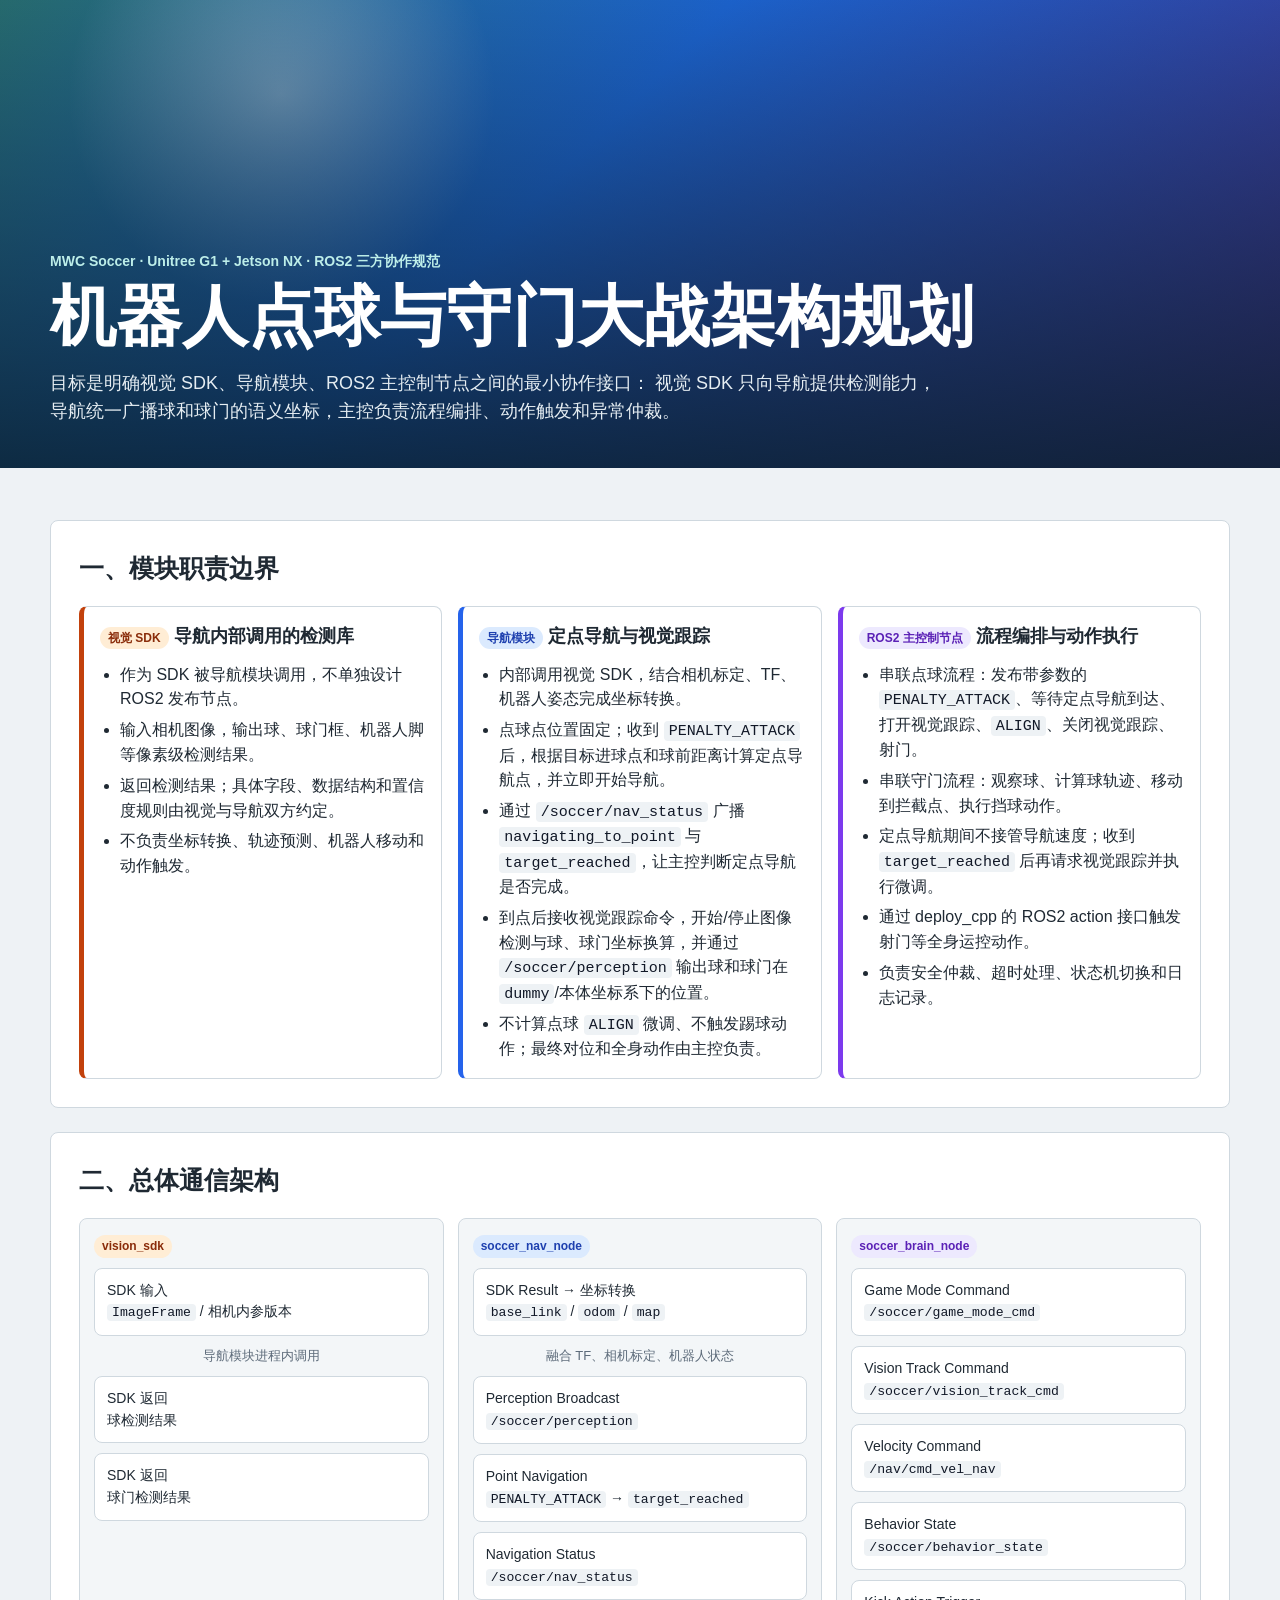
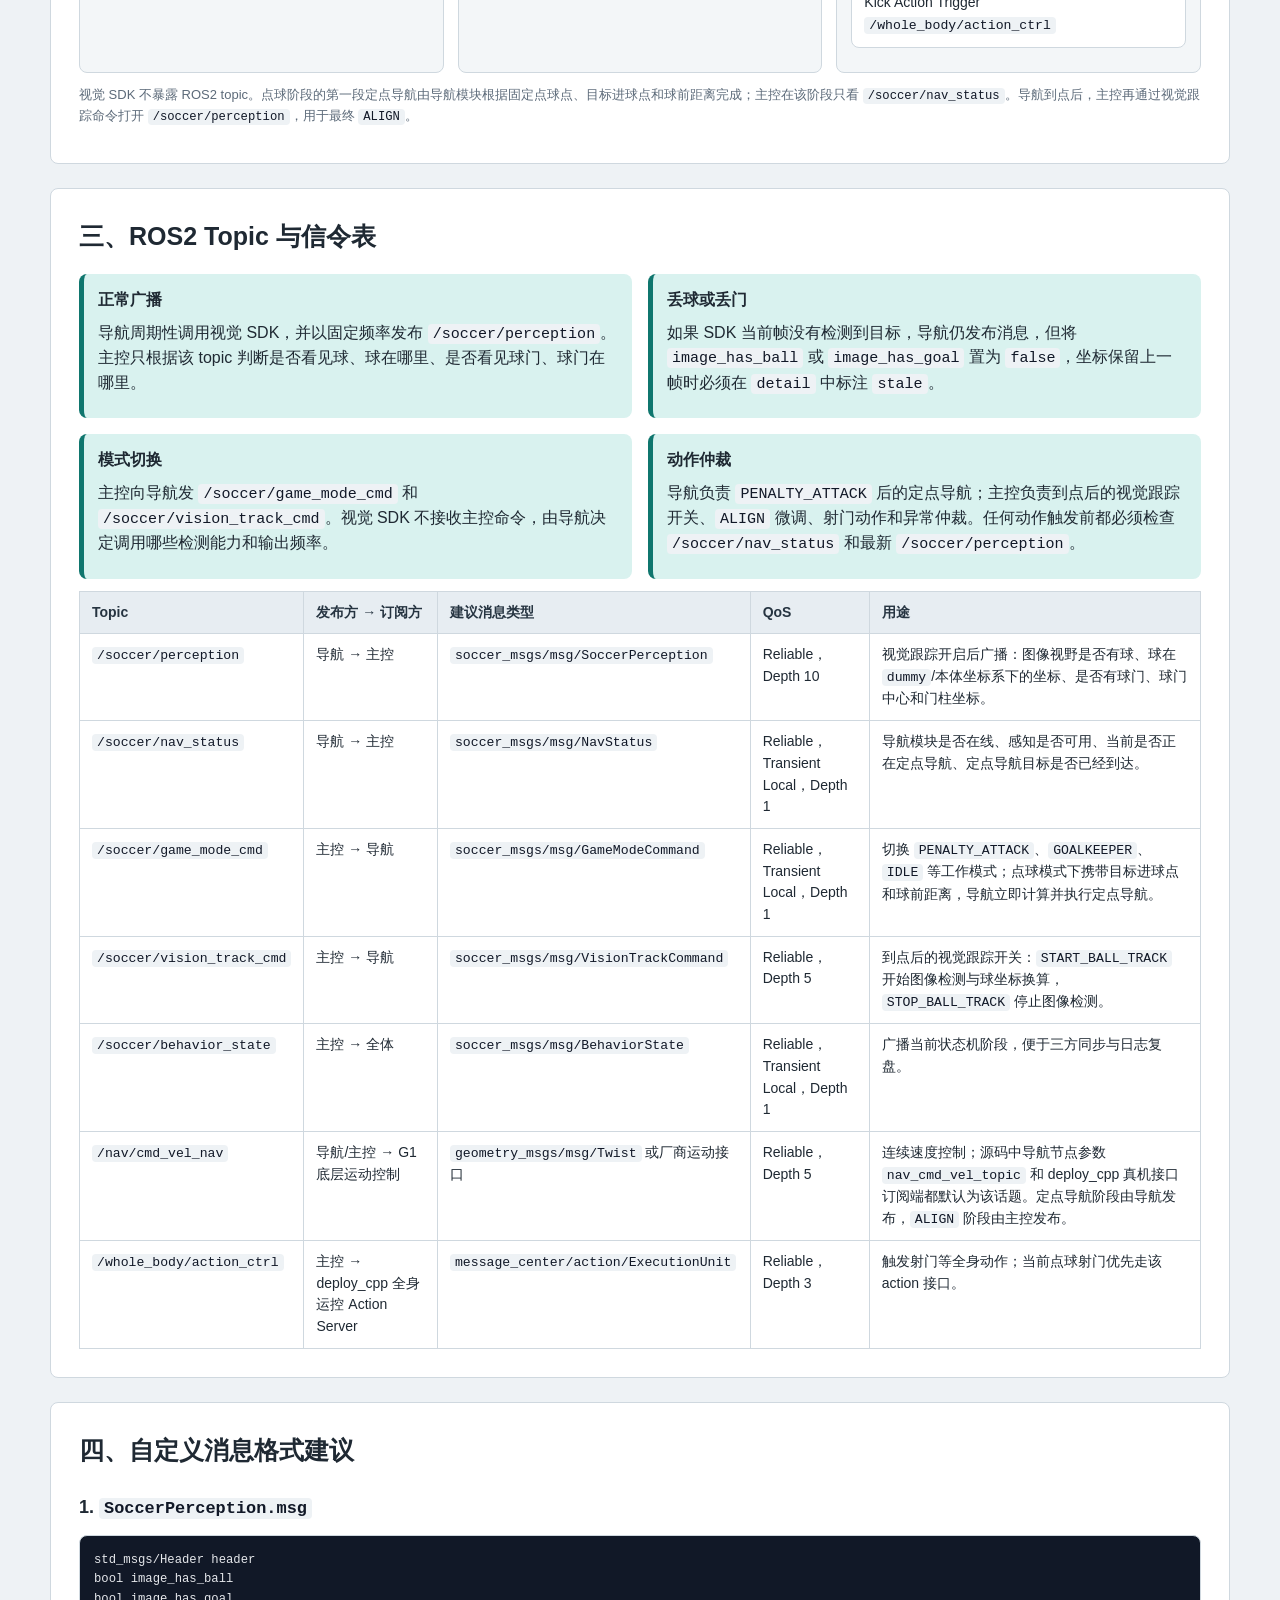
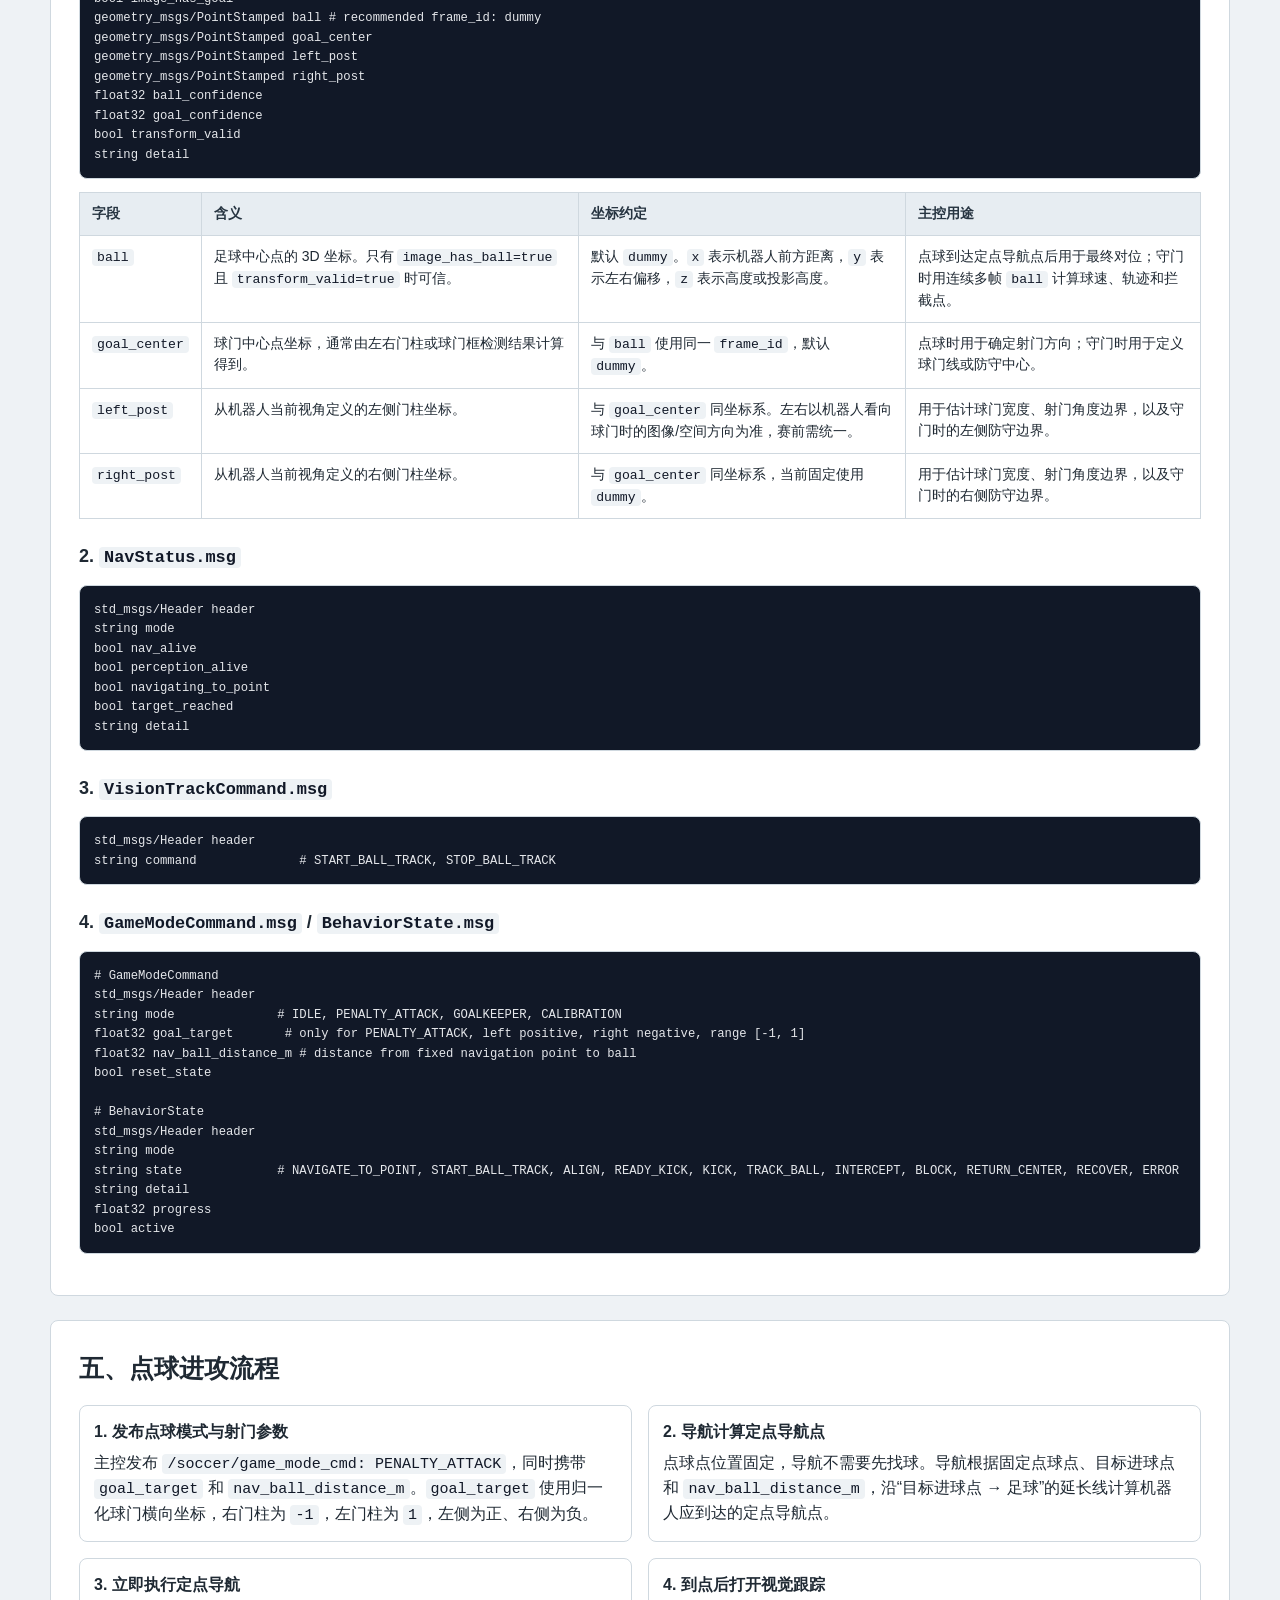
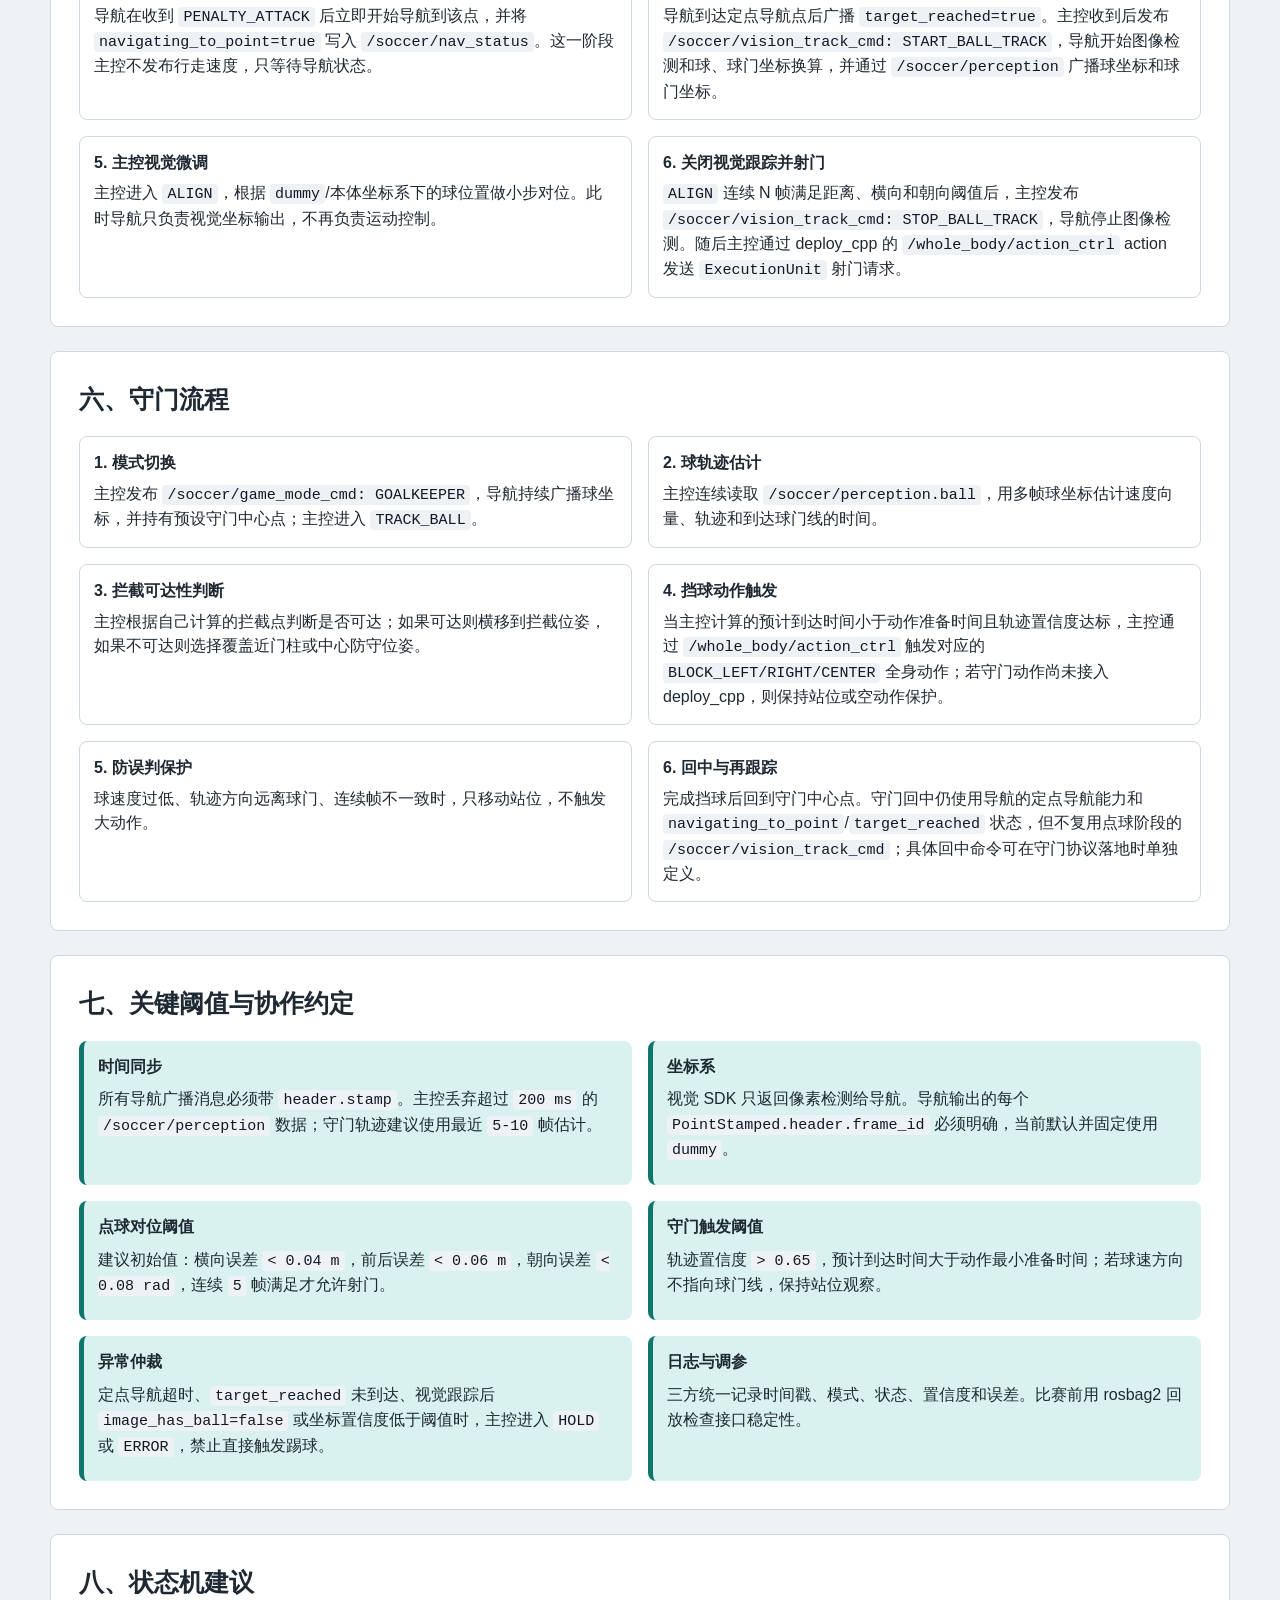
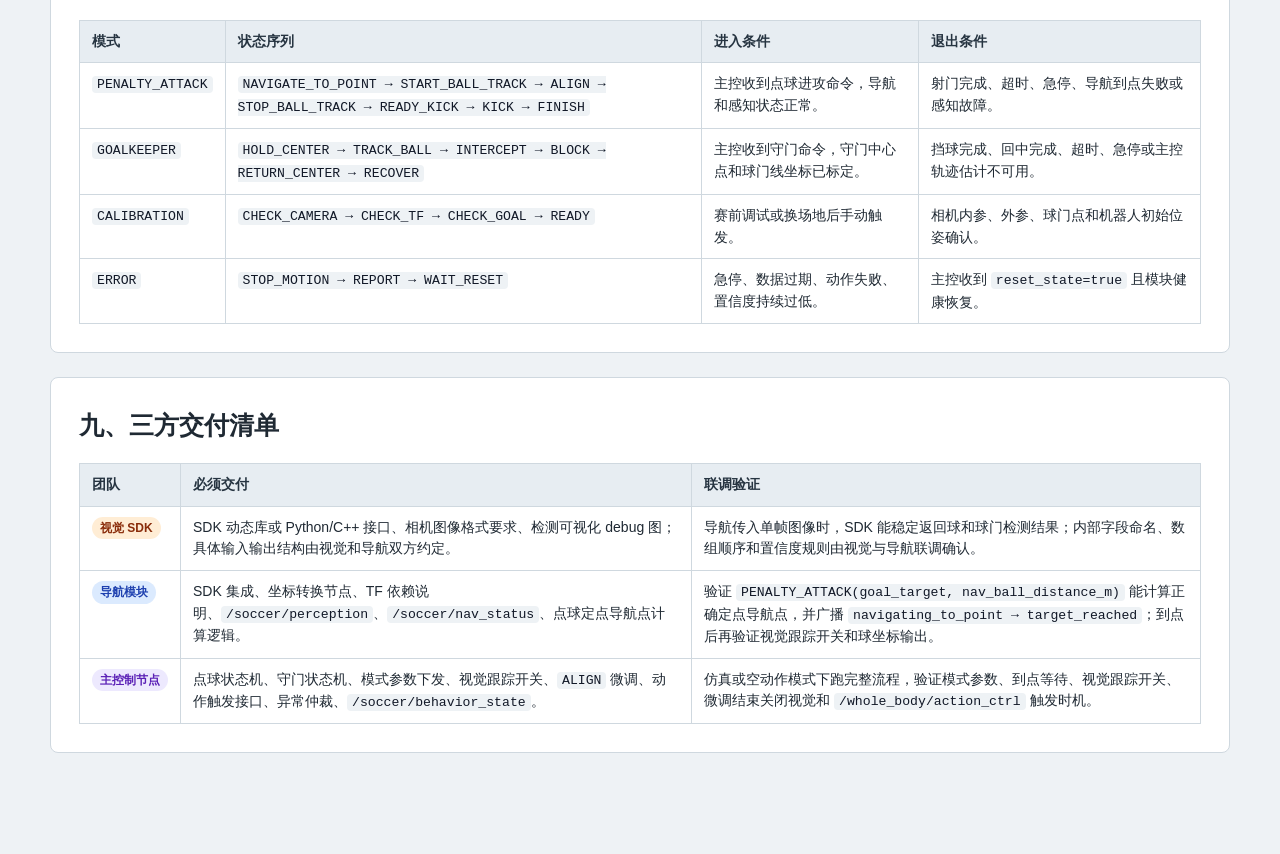
==== MWC_robot_soccer_v2.html @ 248c5cdb "first commit" ====
<!doctype html>
<html lang="zh-CN">
<head>
  <meta charset="utf-8">
  <meta name="viewport" content="width=device-width, initial-scale=1">
  <title>宇树 G1 机器人点球与守门大战三方协作架构</title>
  <style>
    :root {
      --ink: #1f2933;
      --muted: #5d6b7a;
      --line: #cfd8df;
      --panel: #ffffff;
      --band: #f3f6f8;
      --accent: #0f766e;
      --accent-soft: #d9f2ef;
      --nav: #2563eb;
      --vision: #c2410c;
      --control: #7c3aed;
      --warn: #b45309;
      --ok: #15803d;
    }

    * {
      box-sizing: border-box;
    }

    body {
      margin: 0;
      color: var(--ink);
      background: #eef2f5;
      font-family: "Segoe UI", "Microsoft YaHei", Arial, sans-serif;
      line-height: 1.55;
    }

    header {
      min-height: 52vh;
      display: grid;
      align-items: end;
      background:
        linear-gradient(180deg, rgba(10, 31, 45, 0.18), rgba(10, 31, 45, 0.86)),
        radial-gradient(circle at 22% 20%, rgba(255, 255, 255, 0.42), transparent 20%),
        linear-gradient(135deg, #2c7a7b 0%, #1f6feb 42%, #4c2f92 100%);
      color: #fff;
      padding: 56px 24px 42px;
    }

    .hero-inner,
    main {
      width: min(1180px, calc(100vw - 40px));
      margin: 0 auto;
    }

    .eyebrow {
      margin: 0 0 10px;
      color: #bdeee9;
      font-size: 14px;
      font-weight: 700;
      letter-spacing: 0;
    }

    h1 {
      margin: 0;
      max-width: 980px;
      font-size: clamp(34px, 6vw, 66px);
      line-height: 1.06;
      letter-spacing: 0;
    }

    .subtitle {
      max-width: 900px;
      margin: 18px 0 0;
      color: #e5edf2;
      font-size: 18px;
    }

    main {
      padding: 28px 0 72px;
    }

    section {
      margin-top: 24px;
      padding: 28px;
      background: var(--panel);
      border: 1px solid var(--line);
      border-radius: 8px;
    }

    h2 {
      margin: 0 0 18px;
      font-size: 25px;
      letter-spacing: 0;
    }

    h3 {
      margin: 24px 0 12px;
      font-size: 18px;
      letter-spacing: 0;
    }

    p {
      margin: 8px 0;
    }

    .grid-3 {
      display: grid;
      grid-template-columns: repeat(3, minmax(0, 1fr));
      gap: 16px;
    }

    .module {
      border: 1px solid var(--line);
      border-left-width: 5px;
      border-radius: 8px;
      padding: 16px;
      min-height: 232px;
      background: #fff;
    }

    .module.vision {
      border-left-color: var(--vision);
    }

    .module.nav {
      border-left-color: var(--nav);
    }

    .module.control {
      border-left-color: var(--control);
    }

    .module h3 {
      margin-top: 0;
    }

    .tag {
      display: inline-block;
      padding: 2px 8px;
      border-radius: 999px;
      color: #111827;
      background: #e8edf2;
      font-size: 12px;
      font-weight: 700;
      white-space: nowrap;
    }

    .tag.vision {
      background: #ffedd5;
      color: #8a2c0a;
    }

    .tag.nav {
      background: #dbeafe;
      color: #1e40af;
    }

    .tag.control {
      background: #ede9fe;
      color: #5b21b6;
    }

    .tag.ok {
      background: #dcfce7;
      color: #166534;
    }

    .tag.warn {
      background: #fef3c7;
      color: #92400e;
    }

    ul,
    ol {
      padding-left: 20px;
      margin: 8px 0 0;
    }

    li + li {
      margin-top: 6px;
    }

    .architecture {
      overflow-x: auto;
      padding-bottom: 4px;
    }

    .swimlane {
      min-width: 960px;
      display: grid;
      grid-template-columns: 1fr 1fr 1fr;
      gap: 14px;
      align-items: stretch;
    }

    .lane {
      border: 1px solid var(--line);
      border-radius: 8px;
      background: var(--band);
      padding: 14px;
    }

    .lane-title {
      font-weight: 800;
      margin-bottom: 10px;
    }

    .node {
      min-height: 58px;
      padding: 11px 12px;
      margin: 10px 0;
      border-radius: 8px;
      background: #fff;
      border: 1px solid var(--line);
      font-size: 14px;
    }

    .arrow {
      margin: 8px 0;
      color: var(--muted);
      font-size: 13px;
      text-align: center;
    }

    .topic-table,
    .message-table {
      width: 100%;
      border-collapse: collapse;
      margin-top: 12px;
      font-size: 14px;
    }

    th,
    td {
      vertical-align: top;
      padding: 10px 12px;
      border: 1px solid var(--line);
      text-align: left;
    }

    th {
      background: #e7edf2;
      color: #263441;
      font-weight: 800;
    }

    code {
      padding: 1px 5px;
      border-radius: 4px;
      background: #eef2f5;
      color: #111827;
      font-family: Consolas, "Courier New", monospace;
      font-size: 0.94em;
    }

    pre {
      overflow-x: auto;
      padding: 14px;
      border-radius: 8px;
      border: 1px solid var(--line);
      background: #111827;
      color: #e5e7eb;
      font-size: 13px;
      line-height: 1.5;
    }

    pre code {
      padding: 0;
      background: transparent;
      color: inherit;
    }

    .flow {
      display: grid;
      grid-template-columns: repeat(2, minmax(0, 1fr));
      gap: 16px;
    }

    .step {
      border: 1px solid var(--line);
      border-radius: 8px;
      background: #fff;
      padding: 14px;
    }

    .step strong {
      display: block;
      margin-bottom: 6px;
    }

    .rules {
      display: grid;
      grid-template-columns: repeat(2, minmax(0, 1fr));
      gap: 16px;
    }

    .rule {
      padding: 14px;
      border-left: 5px solid var(--accent);
      border-radius: 8px;
      background: var(--accent-soft);
    }

    .small {
      color: var(--muted);
      font-size: 13px;
    }

    @media (max-width: 860px) {
      header {
        min-height: 46vh;
        padding: 40px 20px 32px;
      }

      .hero-inner,
      main {
        width: min(100% - 28px, 1180px);
      }

      section {
        padding: 20px;
      }

      .grid-3,
      .flow,
      .rules {
        grid-template-columns: 1fr;
      }
    }
  </style>
</head>
<body>
  <header>
    <div class="hero-inner">
      <p class="eyebrow">MWC Soccer · Unitree G1 + Jetson NX · ROS2 三方协作规范</p>
      <h1>机器人点球与守门大战架构规划</h1>
      <p class="subtitle">
        目标是明确视觉 SDK、导航模块、ROS2 主控制节点之间的最小协作接口：
        视觉 SDK 只向导航提供检测能力，导航统一广播球和球门的语义坐标，主控负责流程编排、动作触发和异常仲裁。
      </p>
    </div>
  </header>

  <main>
    <section>
      <h2>一、模块职责边界</h2>
      <div class="grid-3">
        <article class="module vision">
          <h3><span class="tag vision">视觉 SDK</span> 导航内部调用的检测库</h3>
          <ul>
            <li>作为 SDK 被导航模块调用，不单独设计 ROS2 发布节点。</li>
            <li>输入相机图像，输出球、球门框、机器人脚等像素级检测结果。</li>
            <li>返回检测结果；具体字段、数据结构和置信度规则由视觉与导航双方约定。</li>
            <li>不负责坐标转换、轨迹预测、机器人移动和动作触发。</li>
          </ul>
        </article>

        <article class="module nav">
          <h3><span class="tag nav">导航模块</span> 定点导航与视觉跟踪</h3>
          <ul>
            <li>内部调用视觉 SDK，结合相机标定、TF、机器人姿态完成坐标转换。</li>
            <li>点球点位置固定；收到 <code>PENALTY_ATTACK</code> 后，根据目标进球点和球前距离计算定点导航点，并立即开始导航。</li>
            <li>通过 <code>/soccer/nav_status</code> 广播 <code>navigating_to_point</code> 与 <code>target_reached</code>，让主控判断定点导航是否完成。</li>
            <li>到点后接收视觉跟踪命令，开始/停止图像检测与球、球门坐标换算，并通过 <code>/soccer/perception</code> 输出球和球门在 <code>dummy</code>/本体坐标系下的位置。</li>
            <li>不计算点球 <code>ALIGN</code> 微调、不触发踢球动作；最终对位和全身动作由主控负责。</li>
          </ul>
        </article>

        <article class="module control">
          <h3><span class="tag control">ROS2 主控制节点</span> 流程编排与动作执行</h3>
          <ul>
            <li>串联点球流程：发布带参数的 <code>PENALTY_ATTACK</code>、等待定点导航到达、打开视觉跟踪、<code>ALIGN</code>、关闭视觉跟踪、射门。</li>
            <li>串联守门流程：观察球、计算球轨迹、移动到拦截点、执行挡球动作。</li>
            <li>定点导航期间不接管导航速度；收到 <code>target_reached</code> 后再请求视觉跟踪并执行微调。</li>
            <li>通过 deploy_cpp 的 ROS2 action 接口触发射门等全身运控动作。</li>
            <li>负责安全仲裁、超时处理、状态机切换和日志记录。</li>
          </ul>
        </article>
      </div>
    </section>

    <section>
      <h2>二、总体通信架构</h2>
      <div class="architecture">
        <div class="swimlane">
          <div class="lane">
            <div class="lane-title"><span class="tag vision">vision_sdk</span></div>
            <div class="node">SDK 输入<br><code>ImageFrame</code> / 相机内参版本</div>
            <div class="arrow">导航模块进程内调用</div>
            <div class="node">SDK 返回<br>球检测结果</div>
            <div class="node">SDK 返回<br>球门检测结果</div>
          </div>
          <div class="lane">
            <div class="lane-title"><span class="tag nav">soccer_nav_node</span></div>
            <div class="node">SDK Result → 坐标转换<br><code>base_link</code> / <code>odom</code> / <code>map</code></div>
            <div class="arrow">融合 TF、相机标定、机器人状态</div>
            <div class="node">Perception Broadcast<br><code>/soccer/perception</code></div>
            <div class="node">Point Navigation<br><code>PENALTY_ATTACK</code> → <code>target_reached</code></div>
            <div class="node">Navigation Status<br><code>/soccer/nav_status</code></div>
          </div>
          <div class="lane">
            <div class="lane-title"><span class="tag control">soccer_brain_node</span></div>
            <div class="node">Game Mode Command<br><code>/soccer/game_mode_cmd</code></div>
            <div class="node">Vision Track Command<br><code>/soccer/vision_track_cmd</code></div>
            <div class="node">Velocity Command<br><code>/nav/cmd_vel_nav</code></div>
            <div class="node">Behavior State<br><code>/soccer/behavior_state</code></div>
            <div class="node">Kick Action Trigger<br><code>/whole_body/action_ctrl</code></div>
          </div>
        </div>
      </div>
      <p class="small">
        视觉 SDK 不暴露 ROS2 topic。点球阶段的第一段定点导航由导航模块根据固定点球点、目标进球点和球前距离完成；主控在该阶段只看 <code>/soccer/nav_status</code>。导航到点后，主控再通过视觉跟踪命令打开 <code>/soccer/perception</code>，用于最终 <code>ALIGN</code>。
      </p>
    </section>

    <section>
      <h2>三、ROS2 Topic 与信令表</h2>
      <div class="rules">
        <div class="rule">
          <strong>正常广播</strong>
          <p>导航周期性调用视觉 SDK，并以固定频率发布 <code>/soccer/perception</code>。主控只根据该 topic 判断是否看见球、球在哪里、是否看见球门、球门在哪里。</p>
        </div>
        <div class="rule">
          <strong>丢球或丢门</strong>
          <p>如果 SDK 当前帧没有检测到目标，导航仍发布消息，但将 <code>image_has_ball</code> 或 <code>image_has_goal</code> 置为 <code>false</code>，坐标保留上一帧时必须在 <code>detail</code> 中标注 <code>stale</code>。</p>
        </div>
        <div class="rule">
          <strong>模式切换</strong>
          <p>主控向导航发 <code>/soccer/game_mode_cmd</code> 和 <code>/soccer/vision_track_cmd</code>。视觉 SDK 不接收主控命令，由导航决定调用哪些检测能力和输出频率。</p>
        </div>
        <div class="rule">
          <strong>动作仲裁</strong>
          <p>导航负责 <code>PENALTY_ATTACK</code> 后的定点导航；主控负责到点后的视觉跟踪开关、<code>ALIGN</code> 微调、射门动作和异常仲裁。任何动作触发前都必须检查 <code>/soccer/nav_status</code> 和最新 <code>/soccer/perception</code>。</p>
        </div>
      </div>
      <table class="topic-table">
        <thead>
          <tr>
            <th>Topic</th>
            <th>发布方 → 订阅方</th>
            <th>建议消息类型</th>
            <th>QoS</th>
            <th>用途</th>
          </tr>
        </thead>
        <tbody>
          <tr>
            <td><code>/soccer/perception</code></td>
            <td>导航 → 主控</td>
            <td><code>soccer_msgs/msg/SoccerPerception</code></td>
            <td>Reliable，Depth 10</td>
            <td>视觉跟踪开启后广播：图像视野是否有球、球在 <code>dummy</code>/本体坐标系下的坐标、是否有球门、球门中心和门柱坐标。</td>
          </tr>
          <tr>
            <td><code>/soccer/nav_status</code></td>
            <td>导航 → 主控</td>
            <td><code>soccer_msgs/msg/NavStatus</code></td>
            <td>Reliable，Transient Local，Depth 1</td>
            <td>导航模块是否在线、感知是否可用、当前是否正在定点导航、定点导航目标是否已经到达。</td>
          </tr>
          <tr>
            <td><code>/soccer/game_mode_cmd</code></td>
            <td>主控 → 导航</td>
            <td><code>soccer_msgs/msg/GameModeCommand</code></td>
            <td>Reliable，Transient Local，Depth 1</td>
            <td>切换 <code>PENALTY_ATTACK</code>、<code>GOALKEEPER</code>、<code>IDLE</code> 等工作模式；点球模式下携带目标进球点和球前距离，导航立即计算并执行定点导航。</td>
          </tr>
          <tr>
            <td><code>/soccer/vision_track_cmd</code></td>
            <td>主控 → 导航</td>
            <td><code>soccer_msgs/msg/VisionTrackCommand</code></td>
            <td>Reliable，Depth 5</td>
            <td>到点后的视觉跟踪开关：<code>START_BALL_TRACK</code> 开始图像检测与球坐标换算，<code>STOP_BALL_TRACK</code> 停止图像检测。</td>
          </tr>
          <tr>
            <td><code>/soccer/behavior_state</code></td>
            <td>主控 → 全体</td>
            <td><code>soccer_msgs/msg/BehaviorState</code></td>
            <td>Reliable，Transient Local，Depth 1</td>
            <td>广播当前状态机阶段，便于三方同步与日志复盘。</td>
          </tr>
          <tr>
            <td><code>/nav/cmd_vel_nav</code></td>
            <td>导航/主控 → G1 底层运动控制</td>
            <td><code>geometry_msgs/msg/Twist</code> 或厂商运动接口</td>
            <td>Reliable，Depth 5</td>
            <td>连续速度控制；源码中导航节点参数 <code>nav_cmd_vel_topic</code> 和 deploy_cpp 真机接口订阅端都默认为该话题。定点导航阶段由导航发布，<code>ALIGN</code> 阶段由主控发布。</td>
          </tr>
          <tr>
            <td><code>/whole_body/action_ctrl</code></td>
            <td>主控 → deploy_cpp 全身运控 Action Server</td>
            <td><code>message_center/action/ExecutionUnit</code></td>
            <td>Reliable，Depth 3</td>
            <td>触发射门等全身动作；当前点球射门优先走该 action 接口。</td>
          </tr>
        </tbody>
      </table>
    </section>

    <section>
      <h2>四、自定义消息格式建议</h2>

      <h3>1. <code>SoccerPerception.msg</code></h3>
      <pre><code>std_msgs/Header header
bool image_has_ball
bool image_has_goal
geometry_msgs/PointStamped ball # recommended frame_id: dummy
geometry_msgs/PointStamped goal_center
geometry_msgs/PointStamped left_post
geometry_msgs/PointStamped right_post
float32 ball_confidence
float32 goal_confidence
bool transform_valid
string detail</code></pre>

      <table class="message-table">
        <thead>
          <tr>
            <th>字段</th>
            <th>含义</th>
            <th>坐标约定</th>
            <th>主控用途</th>
          </tr>
        </thead>
        <tbody>
          <tr>
            <td><code>ball</code></td>
            <td>足球中心点的 3D 坐标。只有 <code>image_has_ball=true</code> 且 <code>transform_valid=true</code> 时可信。</td>
            <td>默认 <code>dummy</code>。<code>x</code> 表示机器人前方距离，<code>y</code> 表示左右偏移，<code>z</code> 表示高度或投影高度。</td>
            <td>点球到达定点导航点后用于最终对位；守门时用连续多帧 <code>ball</code> 计算球速、轨迹和拦截点。</td>
          </tr>
          <tr>
            <td><code>goal_center</code></td>
            <td>球门中心点坐标，通常由左右门柱或球门框检测结果计算得到。</td>
            <td>与 <code>ball</code> 使用同一 <code>frame_id</code>，默认 <code>dummy</code>。</td>
            <td>点球时用于确定射门方向；守门时用于定义球门线或防守中心。</td>
          </tr>
          <tr>
            <td><code>left_post</code></td>
            <td>从机器人当前视角定义的左侧门柱坐标。</td>
            <td>与 <code>goal_center</code> 同坐标系。左右以机器人看向球门时的图像/空间方向为准，赛前需统一。</td>
            <td>用于估计球门宽度、射门角度边界，以及守门时的左侧防守边界。</td>
          </tr>
          <tr>
            <td><code>right_post</code></td>
            <td>从机器人当前视角定义的右侧门柱坐标。</td>
            <td>与 <code>goal_center</code> 同坐标系，当前固定使用 <code>dummy</code>。</td>
            <td>用于估计球门宽度、射门角度边界，以及守门时的右侧防守边界。</td>
          </tr>
        </tbody>
      </table>

      <h3>2. <code>NavStatus.msg</code></h3>
      <pre><code>std_msgs/Header header
string mode
bool nav_alive
bool perception_alive
bool navigating_to_point
bool target_reached
string detail</code></pre>

      <h3>3. <code>VisionTrackCommand.msg</code></h3>
      <pre><code>std_msgs/Header header
string command              # START_BALL_TRACK, STOP_BALL_TRACK</code></pre>

      <h3>4. <code>GameModeCommand.msg</code> / <code>BehaviorState.msg</code></h3>
      <pre><code># GameModeCommand
std_msgs/Header header
string mode              # IDLE, PENALTY_ATTACK, GOALKEEPER, CALIBRATION
float32 goal_target       # only for PENALTY_ATTACK, left positive, right negative, range [-1, 1]
float32 nav_ball_distance_m # distance from fixed navigation point to ball
bool reset_state

# BehaviorState
std_msgs/Header header
string mode
string state             # NAVIGATE_TO_POINT, START_BALL_TRACK, ALIGN, READY_KICK, KICK, TRACK_BALL, INTERCEPT, BLOCK, RETURN_CENTER, RECOVER, ERROR
string detail
float32 progress
bool active</code></pre>
    </section>

    <section>
      <h2>五、点球进攻流程</h2>
      <div class="flow">
        <div class="step">
          <strong>1. 发布点球模式与射门参数</strong>
          主控发布 <code>/soccer/game_mode_cmd: PENALTY_ATTACK</code>，同时携带 <code>goal_target</code> 和 <code>nav_ball_distance_m</code>。<code>goal_target</code> 使用归一化球门横向坐标，右门柱为 <code>-1</code>，左门柱为 <code>1</code>，左侧为正、右侧为负。
        </div>
        <div class="step">
          <strong>2. 导航计算定点导航点</strong>
          点球点位置固定，导航不需要先找球。导航根据固定点球点、目标进球点和 <code>nav_ball_distance_m</code>，沿“目标进球点 → 足球”的延长线计算机器人应到达的定点导航点。
        </div>
        <div class="step">
          <strong>3. 立即执行定点导航</strong>
          导航在收到 <code>PENALTY_ATTACK</code> 后立即开始导航到该点，并将 <code>navigating_to_point=true</code> 写入 <code>/soccer/nav_status</code>。这一阶段主控不发布行走速度，只等待导航状态。
        </div>
        <div class="step">
          <strong>4. 到点后打开视觉跟踪</strong>
          导航到达定点导航点后广播 <code>target_reached=true</code>。主控收到后发布 <code>/soccer/vision_track_cmd: START_BALL_TRACK</code>，导航开始图像检测和球、球门坐标换算，并通过 <code>/soccer/perception</code> 广播球坐标和球门坐标。
        </div>
        <div class="step">
          <strong>5. 主控视觉微调</strong>
          主控进入 <code>ALIGN</code>，根据 <code>dummy</code>/本体坐标系下的球位置做小步对位。此时导航只负责视觉坐标输出，不再负责运动控制。
        </div>
        <div class="step">
          <strong>6. 关闭视觉跟踪并射门</strong>
          <code>ALIGN</code> 连续 N 帧满足距离、横向和朝向阈值后，主控发布 <code>/soccer/vision_track_cmd: STOP_BALL_TRACK</code>，导航停止图像检测。随后主控通过 deploy_cpp 的 <code>/whole_body/action_ctrl</code> action 发送 <code>ExecutionUnit</code> 射门请求。
        </div>
      </div>
    </section>

    <section>
      <h2>六、守门流程</h2>
      <div class="flow">
        <div class="step">
          <strong>1. 模式切换</strong>
          主控发布 <code>/soccer/game_mode_cmd: GOALKEEPER</code>，导航持续广播球坐标，并持有预设守门中心点；主控进入 <code>TRACK_BALL</code>。
        </div>
        <div class="step">
          <strong>2. 球轨迹估计</strong>
          主控连续读取 <code>/soccer/perception.ball</code>，用多帧球坐标估计速度向量、轨迹和到达球门线的时间。
        </div>
        <div class="step">
          <strong>3. 拦截可达性判断</strong>
          主控根据自己计算的拦截点判断是否可达；如果可达则横移到拦截位姿，如果不可达则选择覆盖近门柱或中心防守位姿。
        </div>
        <div class="step">
          <strong>4. 挡球动作触发</strong>
          当主控计算的预计到达时间小于动作准备时间且轨迹置信度达标，主控通过 <code>/whole_body/action_ctrl</code> 触发对应的 <code>BLOCK_LEFT/RIGHT/CENTER</code> 全身动作；若守门动作尚未接入 deploy_cpp，则保持站位或空动作保护。
        </div>
        <div class="step">
          <strong>5. 防误判保护</strong>
          球速度过低、轨迹方向远离球门、连续帧不一致时，只移动站位，不触发大动作。
        </div>
        <div class="step">
          <strong>6. 回中与再跟踪</strong>
          完成挡球后回到守门中心点。守门回中仍使用导航的定点导航能力和 <code>navigating_to_point</code>/<code>target_reached</code> 状态，但不复用点球阶段的 <code>/soccer/vision_track_cmd</code>；具体回中命令可在守门协议落地时单独定义。
        </div>
      </div>
    </section>

    <section>
      <h2>七、关键阈值与协作约定</h2>
      <div class="rules">
        <div class="rule">
          <strong>时间同步</strong>
          <p>所有导航广播消息必须带 <code>header.stamp</code>。主控丢弃超过 <code>200 ms</code> 的 <code>/soccer/perception</code> 数据；守门轨迹建议使用最近 <code>5-10</code> 帧估计。</p>
        </div>
        <div class="rule">
          <strong>坐标系</strong>
          <p>视觉 SDK 只返回像素检测给导航。导航输出的每个 <code>PointStamped.header.frame_id</code> 必须明确，当前默认并固定使用 <code>dummy</code>。</p>
        </div>
        <div class="rule">
          <strong>点球对位阈值</strong>
          <p>建议初始值：横向误差 <code>&lt; 0.04 m</code>，前后误差 <code>&lt; 0.06 m</code>，朝向误差 <code>&lt; 0.08 rad</code>，连续 <code>5</code> 帧满足才允许射门。</p>
        </div>
        <div class="rule">
          <strong>守门触发阈值</strong>
          <p>轨迹置信度 <code>&gt; 0.65</code>，预计到达时间大于动作最小准备时间；若球速方向不指向球门线，保持站位观察。</p>
        </div>
        <div class="rule">
          <strong>异常仲裁</strong>
          <p>定点导航超时、<code>target_reached</code> 未到达、视觉跟踪后 <code>image_has_ball=false</code> 或坐标置信度低于阈值时，主控进入 <code>HOLD</code> 或 <code>ERROR</code>，禁止直接触发踢球。</p>
        </div>
        <div class="rule">
          <strong>日志与调参</strong>
          <p>三方统一记录时间戳、模式、状态、置信度和误差。比赛前用 rosbag2 回放检查接口稳定性。</p>
        </div>
      </div>
    </section>

    <section>
      <h2>八、状态机建议</h2>
      <table class="message-table">
        <thead>
          <tr>
            <th>模式</th>
            <th>状态序列</th>
            <th>进入条件</th>
            <th>退出条件</th>
          </tr>
        </thead>
        <tbody>
          <tr>
            <td><code>PENALTY_ATTACK</code></td>
            <td><code>NAVIGATE_TO_POINT → START_BALL_TRACK → ALIGN → STOP_BALL_TRACK → READY_KICK → KICK → FINISH</code></td>
            <td>主控收到点球进攻命令，导航和感知状态正常。</td>
            <td>射门完成、超时、急停、导航到点失败或感知故障。</td>
          </tr>
          <tr>
            <td><code>GOALKEEPER</code></td>
            <td><code>HOLD_CENTER → TRACK_BALL → INTERCEPT → BLOCK → RETURN_CENTER → RECOVER</code></td>
            <td>主控收到守门命令，守门中心点和球门线坐标已标定。</td>
            <td>挡球完成、回中完成、超时、急停或主控轨迹估计不可用。</td>
          </tr>
          <tr>
            <td><code>CALIBRATION</code></td>
            <td><code>CHECK_CAMERA → CHECK_TF → CHECK_GOAL → READY</code></td>
            <td>赛前调试或换场地后手动触发。</td>
            <td>相机内参、外参、球门点和机器人初始位姿确认。</td>
          </tr>
          <tr>
            <td><code>ERROR</code></td>
            <td><code>STOP_MOTION → REPORT → WAIT_RESET</code></td>
            <td>急停、数据过期、动作失败、置信度持续过低。</td>
            <td>主控收到 <code>reset_state=true</code> 且模块健康恢复。</td>
          </tr>
        </tbody>
      </table>
    </section>

    <section>
      <h2>九、三方交付清单</h2>
      <table class="topic-table">
        <thead>
          <tr>
            <th>团队</th>
            <th>必须交付</th>
            <th>联调验证</th>
          </tr>
        </thead>
        <tbody>
          <tr>
            <td><span class="tag vision">视觉 SDK</span></td>
            <td>SDK 动态库或 Python/C++ 接口、相机图像格式要求、检测可视化 debug 图；具体输入输出结构由视觉和导航双方约定。</td>
            <td>导航传入单帧图像时，SDK 能稳定返回球和球门检测结果；内部字段命名、数组顺序和置信度规则由视觉与导航联调确认。</td>
          </tr>
          <tr>
            <td><span class="tag nav">导航模块</span></td>
            <td>SDK 集成、坐标转换节点、TF 依赖说明、<code>/soccer/perception</code>、<code>/soccer/nav_status</code>、点球定点导航点计算逻辑。</td>
            <td>验证 <code>PENALTY_ATTACK(goal_target, nav_ball_distance_m)</code> 能计算正确定点导航点，并广播 <code>navigating_to_point → target_reached</code>；到点后再验证视觉跟踪开关和球坐标输出。</td>
          </tr>
          <tr>
            <td><span class="tag control">主控制节点</span></td>
            <td>点球状态机、守门状态机、模式参数下发、视觉跟踪开关、<code>ALIGN</code> 微调、动作触发接口、异常仲裁、<code>/soccer/behavior_state</code>。</td>
            <td>仿真或空动作模式下跑完整流程，验证模式参数、到点等待、视觉跟踪开关、微调结束关闭视觉和 <code>/whole_body/action_ctrl</code> 触发时机。</td>
          </tr>
        </tbody>
      </table>
    </section>
  </main>
</body>
</html>
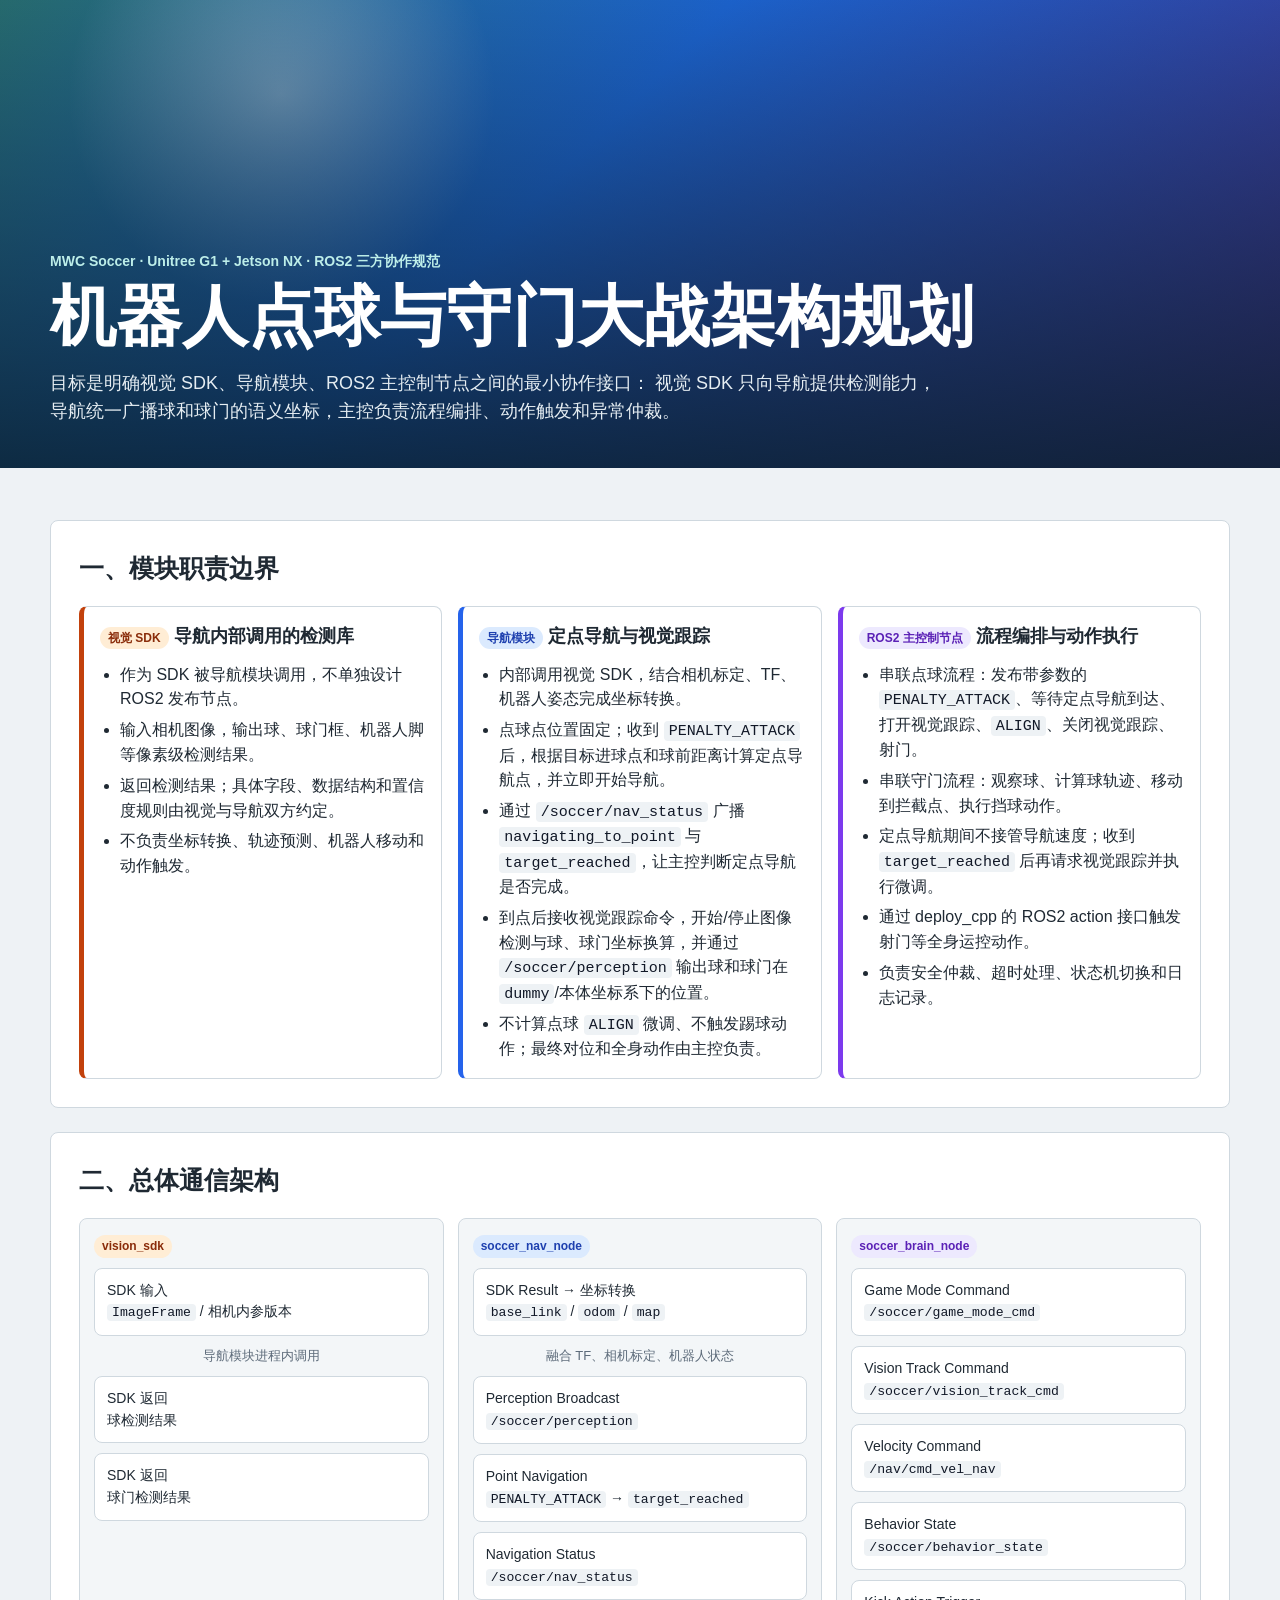
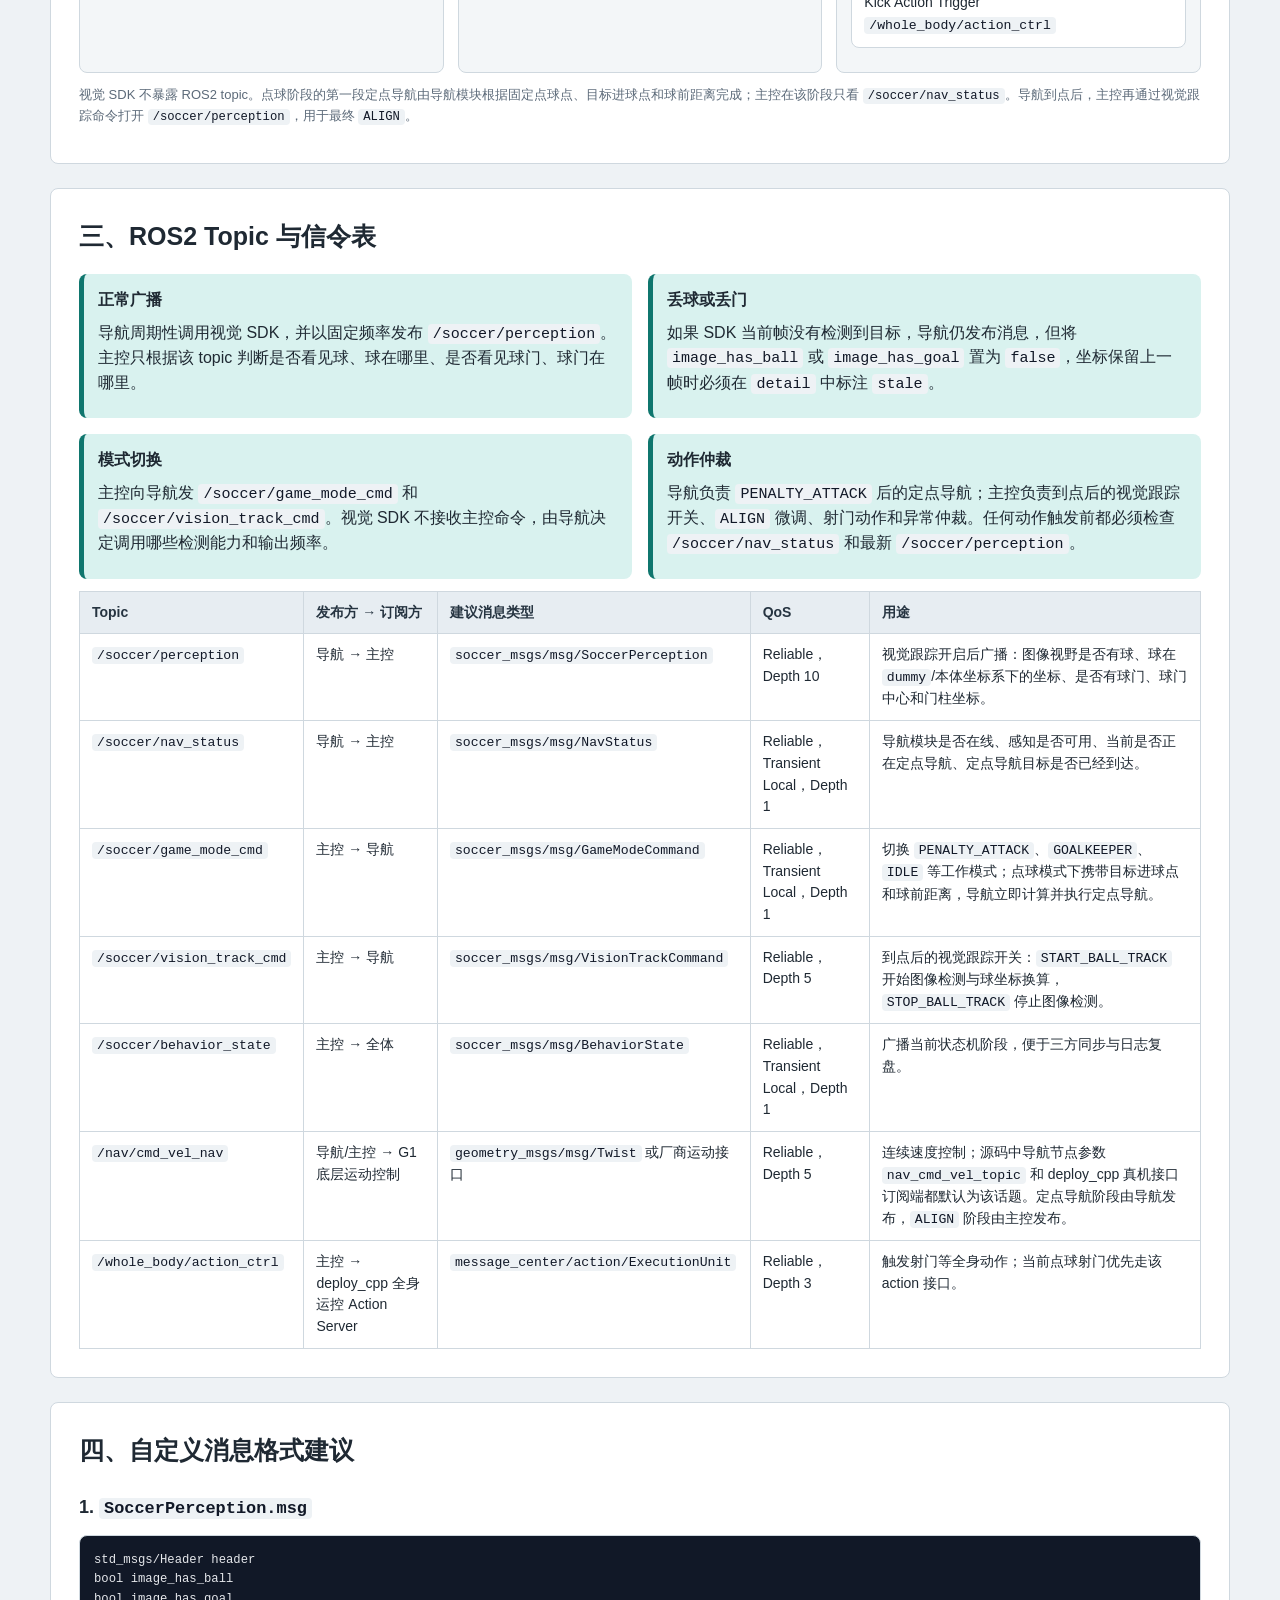
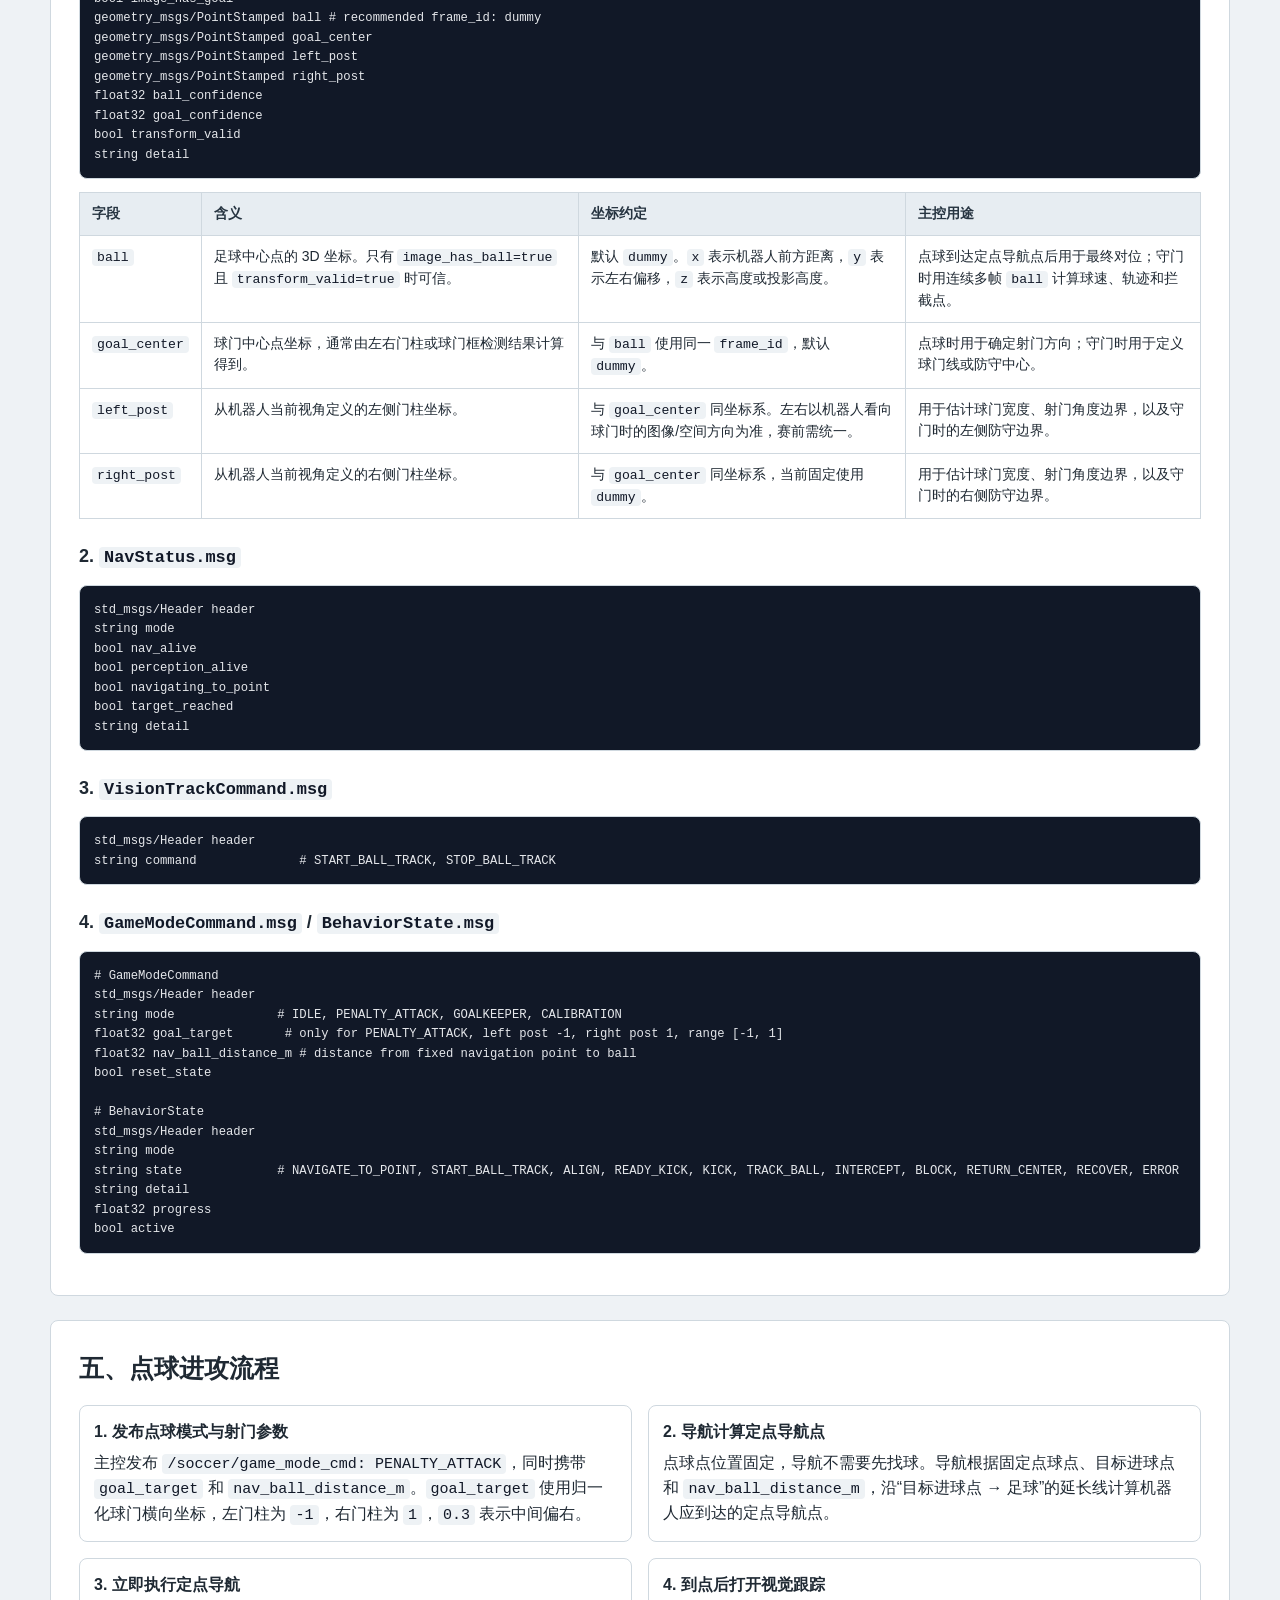
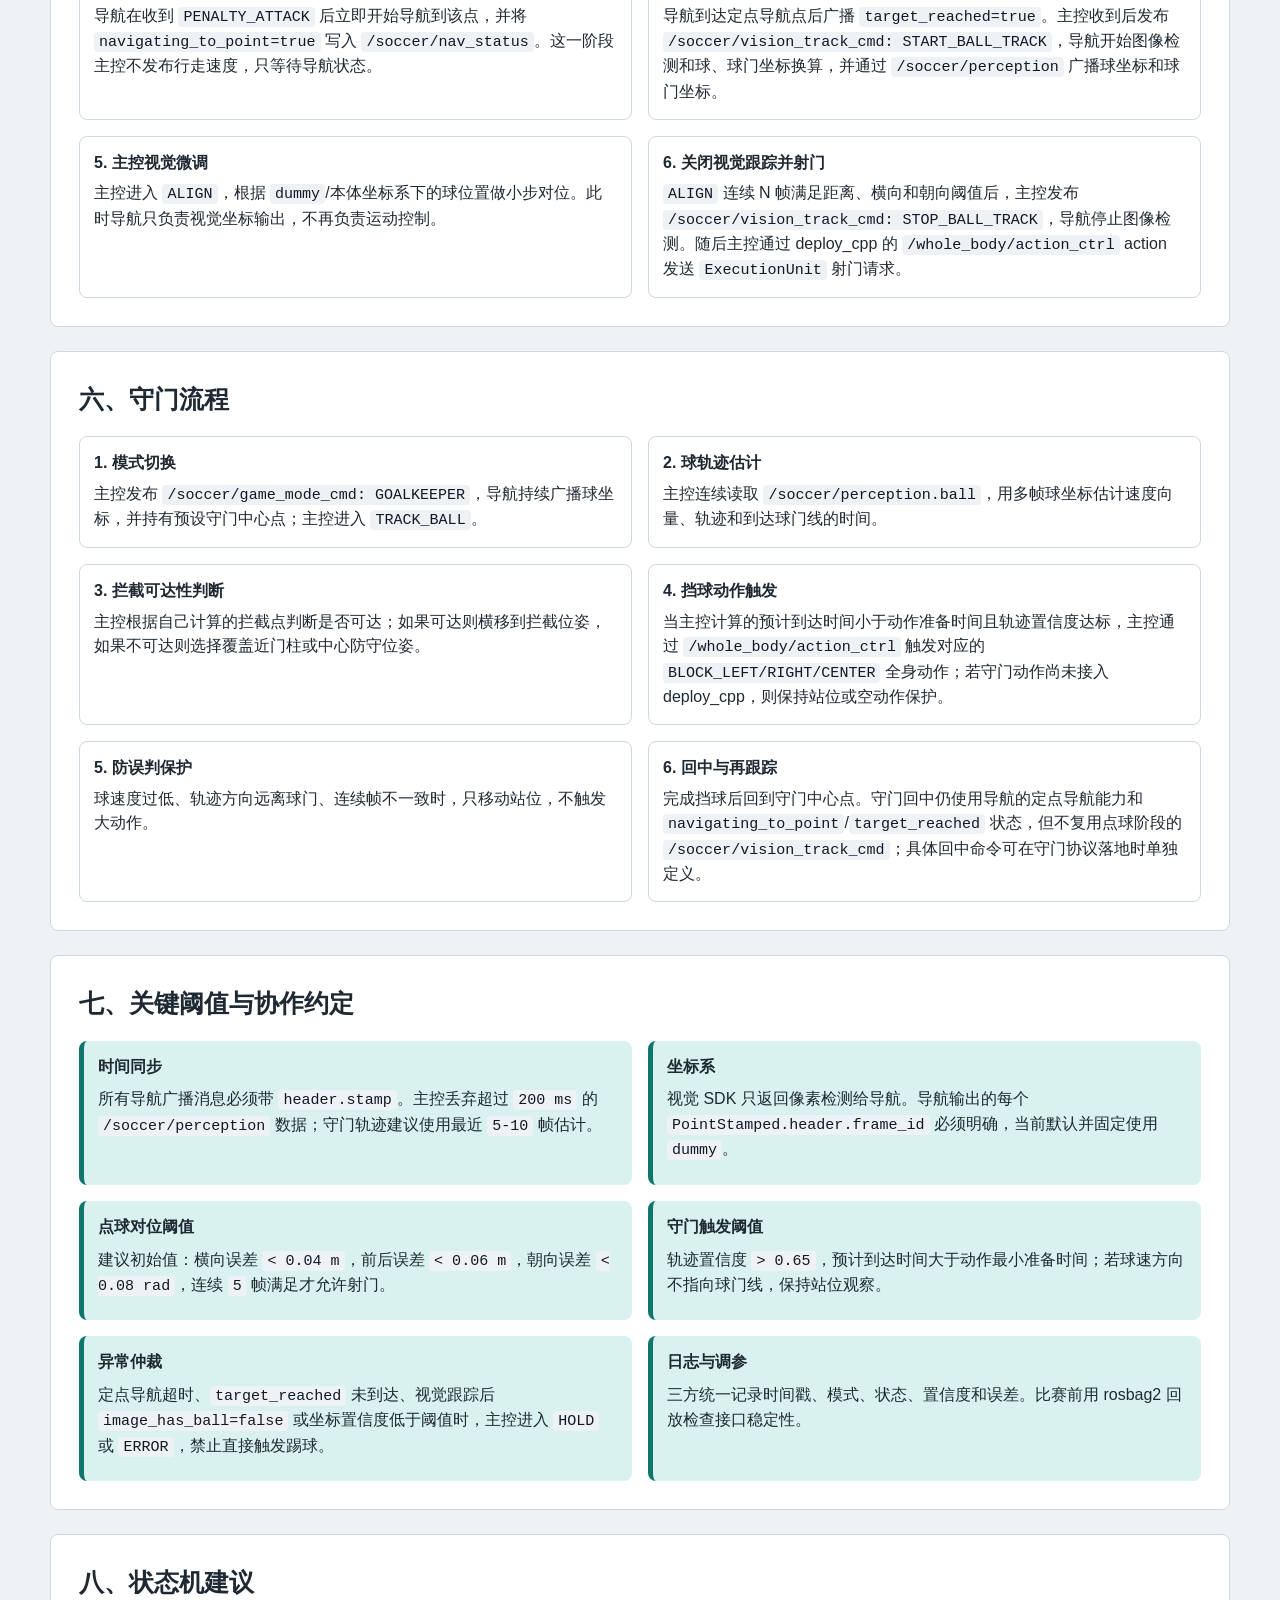
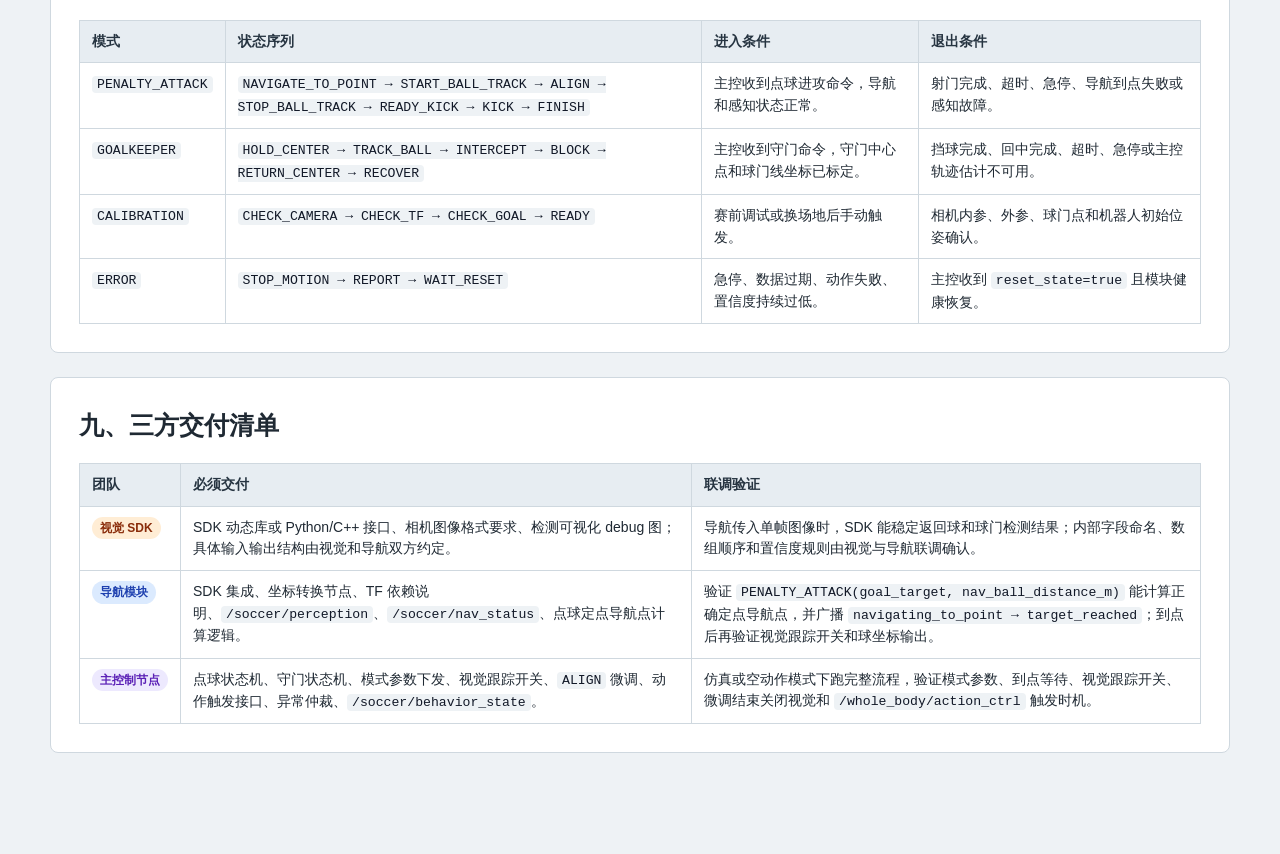
==== commit 5f741eaf: "完善文档" ====
--- a/MWC_robot_soccer_v2.html
+++ b/MWC_robot_soccer_v2.html
@@ -565,7 +565,7 @@
       <pre><code># GameModeCommand
 std_msgs/Header header
 string mode              # IDLE, PENALTY_ATTACK, GOALKEEPER, CALIBRATION
-float32 goal_target       # only for PENALTY_ATTACK, left positive, right negative, range [-1, 1]
+float32 goal_target       # only for PENALTY_ATTACK, left post -1, right post 1, range [-1, 1]
 float32 nav_ball_distance_m # distance from fixed navigation point to ball
 bool reset_state
 
@@ -583,7 +583,7 @@
       <div class="flow">
         <div class="step">
           <strong>1. 发布点球模式与射门参数</strong>
-          主控发布 <code>/soccer/game_mode_cmd: PENALTY_ATTACK</code>，同时携带 <code>goal_target</code> 和 <code>nav_ball_distance_m</code>。<code>goal_target</code> 使用归一化球门横向坐标，右门柱为 <code>-1</code>，左门柱为 <code>1</code>，左侧为正、右侧为负。
+          主控发布 <code>/soccer/game_mode_cmd: PENALTY_ATTACK</code>，同时携带 <code>goal_target</code> 和 <code>nav_ball_distance_m</code>。<code>goal_target</code> 使用归一化球门横向坐标，左门柱为 <code>-1</code>，右门柱为 <code>1</code>，<code>0.3</code> 表示中间偏右。
         </div>
         <div class="step">
           <strong>2. 导航计算定点导航点</strong>
